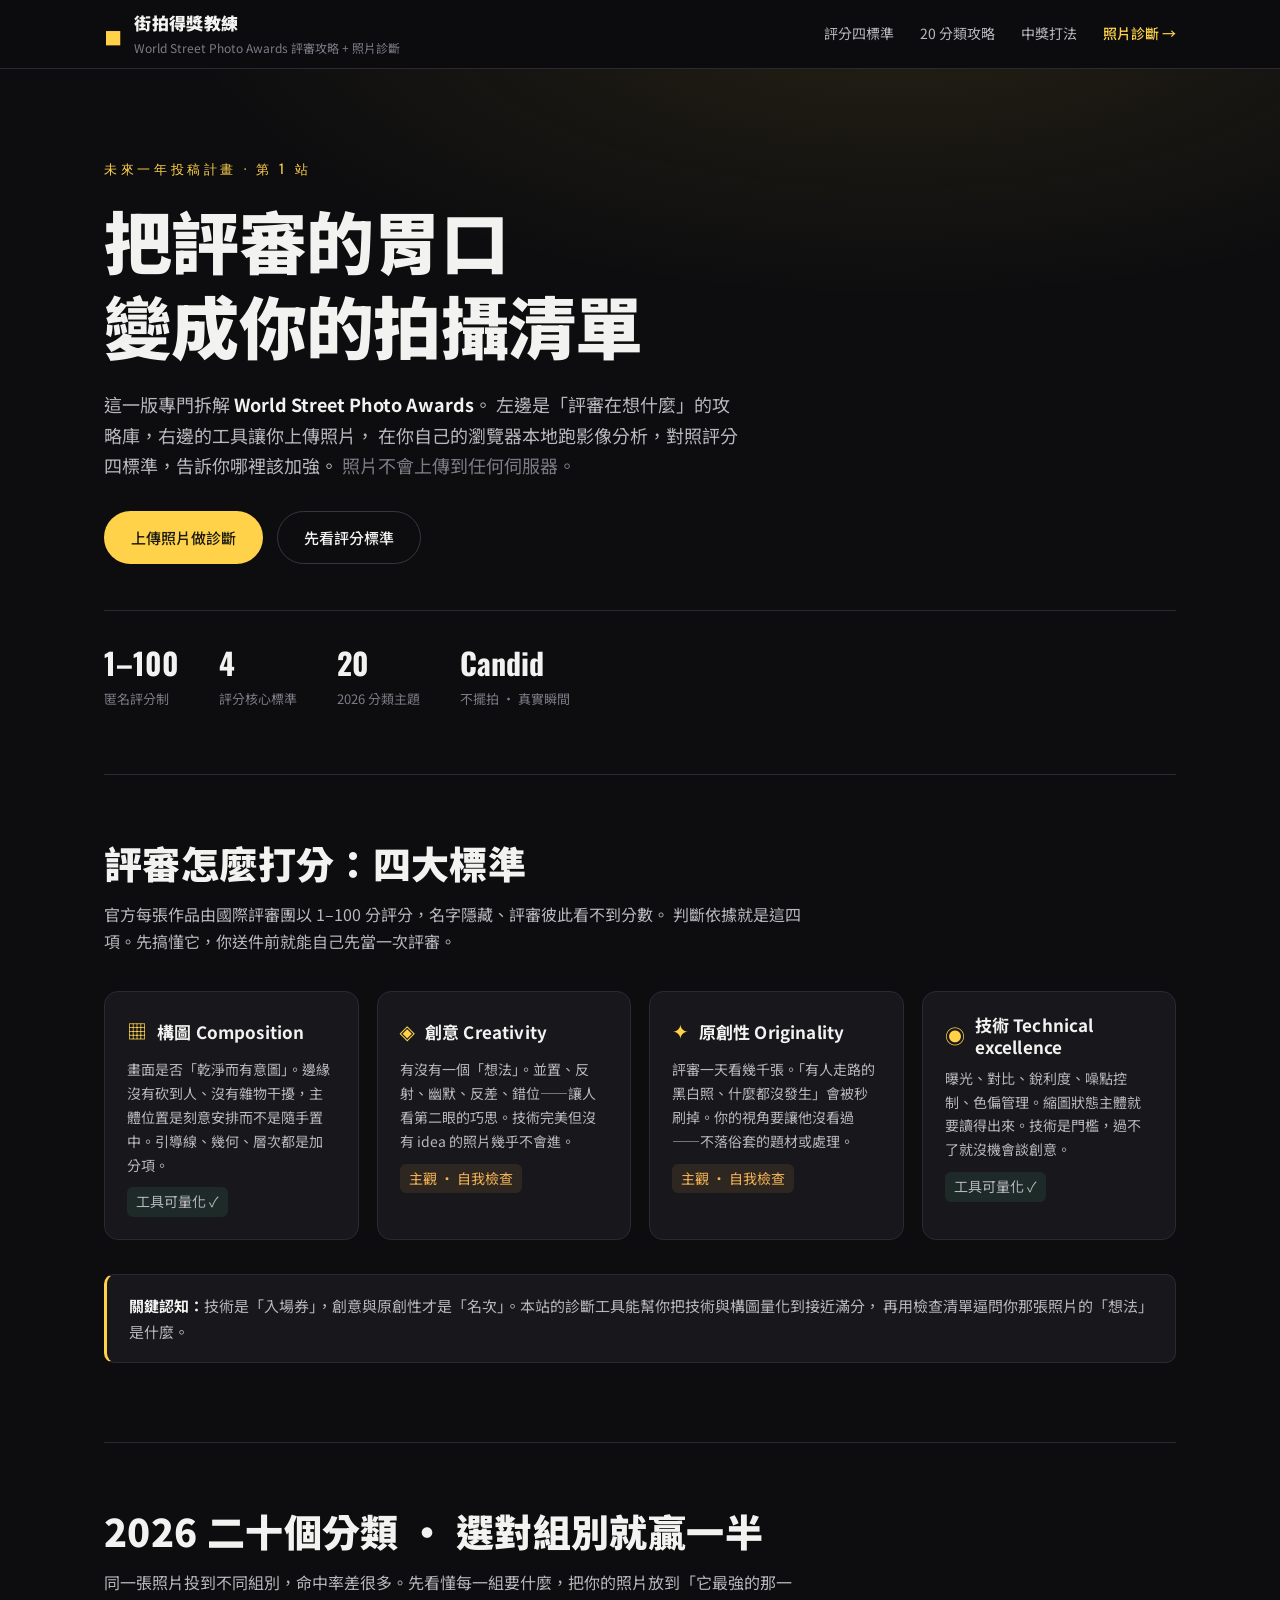
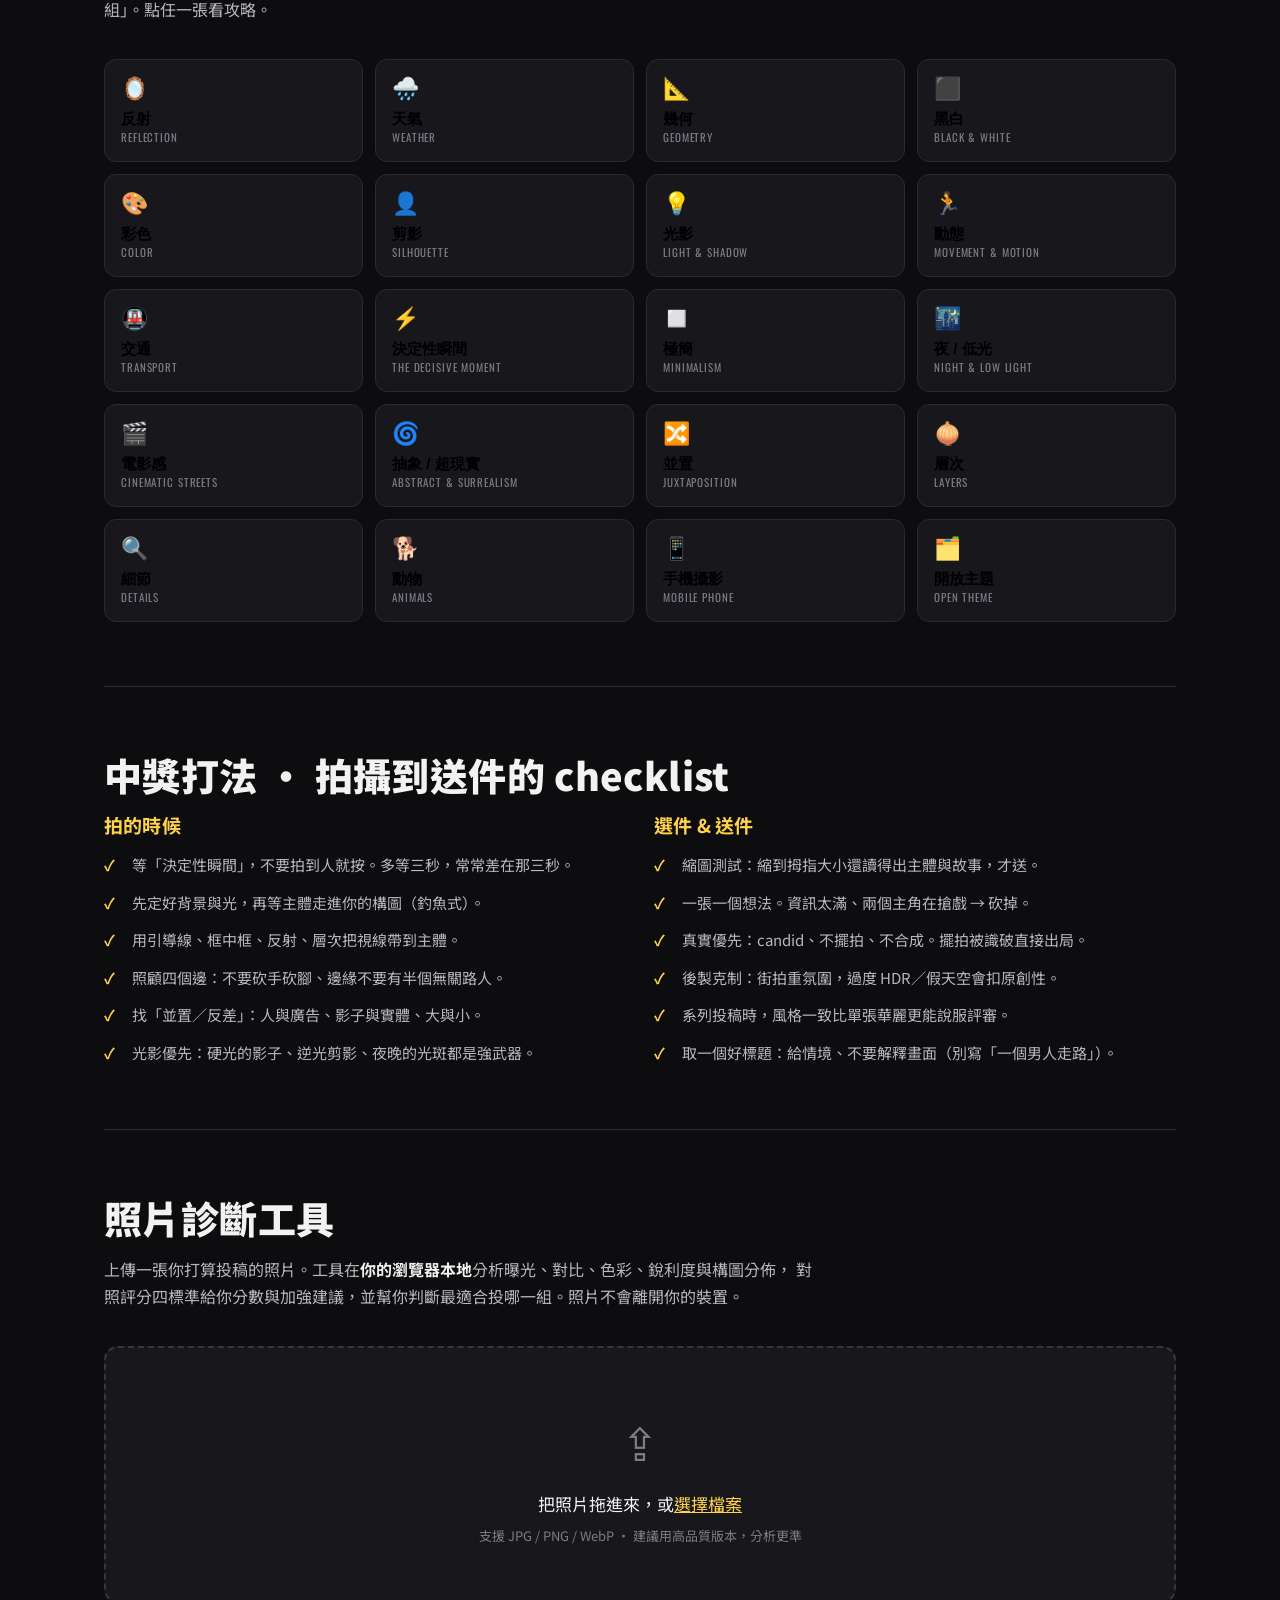
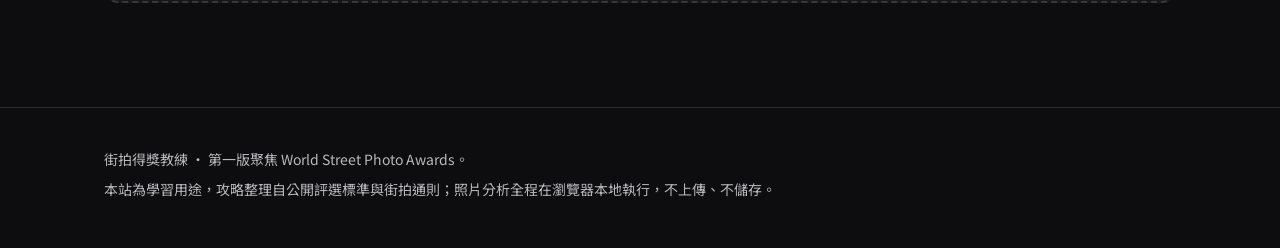
==== index.html @ 8487e026 "街拍得獎教練 v1：World Street Photo Awards 攻略 + 本地端照片診斷工具 Co-Authored-By: Claude Opus 4.8 <noreply@anthropi" ====
<!DOCTYPE html>
<html lang="zh-Hant">
<head>
<meta charset="UTF-8">
<meta name="viewport" content="width=device-width, initial-scale=1.0">
<title>街拍得獎教練 · World Street Photo Awards</title>
<meta name="description" content="分析 World Street Photo Awards 評審胃口，教你怎麼拍最容易入選，並上傳照片做本地端 AI 影像診斷。">
<link rel="preconnect" href="https://fonts.googleapis.com">
<link rel="preconnect" href="https://fonts.gstatic.com" crossorigin>
<link href="https://fonts.googleapis.com/css2?family=Noto+Sans+TC:wght@300;400;500;700;900&family=Oswald:wght@300;500;700&display=swap" rel="stylesheet">
<link rel="stylesheet" href="style.css">
</head>
<body>
<header class="site-header">
  <div class="wrap header-inner">
    <div class="brand">
      <span class="brand-mark">◼</span>
      <div>
        <div class="brand-title">街拍得獎教練</div>
        <div class="brand-sub">World Street Photo Awards 評審攻略 + 照片診斷</div>
      </div>
    </div>
    <nav class="top-nav">
      <a href="#criteria">評分四標準</a>
      <a href="#categories">20 分類攻略</a>
      <a href="#playbook">中獎打法</a>
      <a href="#review" class="nav-cta">照片診斷 →</a>
    </nav>
  </div>
</header>

<section class="hero">
  <div class="wrap">
    <p class="kicker">未來一年投稿計畫 · 第 1 站</p>
    <h1>把評審的胃口<br>變成你的拍攝清單</h1>
    <p class="hero-lead">
      這一版專門拆解 <strong>World Street Photo Awards</strong>。
      左邊是「評審在想什麼」的攻略庫，右邊的工具讓你上傳照片，
      在你自己的瀏覽器本地跑影像分析，對照評分四標準，告訴你哪裡該加強。
      <span class="muted">照片不會上傳到任何伺服器。</span>
    </p>
    <div class="hero-actions">
      <a href="#review" class="btn btn-primary">上傳照片做診斷</a>
      <a href="#criteria" class="btn btn-ghost">先看評分標準</a>
    </div>
    <div class="hero-facts">
      <div class="fact"><span class="fact-num">1–100</span><span class="fact-label">匿名評分制</span></div>
      <div class="fact"><span class="fact-num">4</span><span class="fact-label">評分核心標準</span></div>
      <div class="fact"><span class="fact-num">20</span><span class="fact-label">2026 分類主題</span></div>
      <div class="fact"><span class="fact-num">Candid</span><span class="fact-label">不擺拍 · 真實瞬間</span></div>
    </div>
  </div>
</section>

<main class="wrap">

<!-- ===================== 評分四標準 ===================== -->
<section id="criteria" class="block">
  <h2 class="section-title">評審怎麼打分：四大標準</h2>
  <p class="section-intro">
    官方每張作品由國際評審團以 1–100 分評分，名字隱藏、評審彼此看不到分數。
    判斷依據就是這四項。先搞懂它，你送件前就能自己先當一次評審。
  </p>
  <div class="criteria-grid">
    <article class="crit-card">
      <div class="crit-head"><span class="crit-ico">▦</span><h3>構圖 Composition</h3></div>
      <p>畫面是否「乾淨而有意圖」。邊緣沒有砍到人、沒有雜物干擾，主體位置是刻意安排而不是隨手置中。引導線、幾何、層次都是加分項。</p>
      <p class="crit-tag">工具可量化 ✓</p>
    </article>
    <article class="crit-card">
      <div class="crit-head"><span class="crit-ico">◈</span><h3>創意 Creativity</h3></div>
      <p>有沒有一個「想法」。並置、反射、幽默、反差、錯位——讓人看第二眼的巧思。技術完美但沒有 idea 的照片幾乎不會進。</p>
      <p class="crit-tag crit-subj">主觀 · 自我檢查</p>
    </article>
    <article class="crit-card">
      <div class="crit-head"><span class="crit-ico">✦</span><h3>原創性 Originality</h3></div>
      <p>評審一天看幾千張。「有人走路的黑白照、什麼都沒發生」會被秒刷掉。你的視角要讓他沒看過——不落俗套的題材或處理。</p>
      <p class="crit-tag crit-subj">主觀 · 自我檢查</p>
    </article>
    <article class="crit-card">
      <div class="crit-head"><span class="crit-ico">◉</span><h3>技術 Technical excellence</h3></div>
      <p>曝光、對比、銳利度、噪點控制、色偏管理。縮圖狀態主體就要讀得出來。技術是門檻，過不了就沒機會談創意。</p>
      <p class="crit-tag">工具可量化 ✓</p>
    </article>
  </div>
  <p class="callout">
    <strong>關鍵認知：</strong>技術是「入場券」，創意與原創性才是「名次」。本站的診斷工具能幫你把技術與構圖量化到接近滿分，
    再用檢查清單逼問你那張照片的「想法」是什麼。
  </p>
</section>

<!-- ===================== 20 分類攻略 ===================== -->
<section id="categories" class="block">
  <h2 class="section-title">2026 二十個分類 · 選對組別就贏一半</h2>
  <p class="section-intro">
    同一張照片投到不同組別，命中率差很多。先看懂每一組要什麼，把你的照片放到「它最強的那一組」。點任一張看攻略。
  </p>
  <div id="catGrid" class="cat-grid"><!-- JS 生成 --></div>
</section>

<!-- ===================== 中獎打法 ===================== -->
<section id="playbook" class="block">
  <h2 class="section-title">中獎打法 · 拍攝到送件的 checklist</h2>
  <div class="playbook">
    <div class="play-col">
      <h3>拍的時候</h3>
      <ul class="check">
        <li>等「決定性瞬間」，不要拍到人就按。多等三秒，常常差在那三秒。</li>
        <li>先定好背景與光，再等主體走進你的構圖（釣魚式）。</li>
        <li>用引導線、框中框、反射、層次把視線帶到主體。</li>
        <li>照顧四個邊：不要砍手砍腳、邊緣不要有半個無關路人。</li>
        <li>找「並置／反差」：人與廣告、影子與實體、大與小。</li>
        <li>光影優先：硬光的影子、逆光剪影、夜晚的光斑都是強武器。</li>
      </ul>
    </div>
    <div class="play-col">
      <h3>選件 & 送件</h3>
      <ul class="check">
        <li>縮圖測試：縮到拇指大小還讀得出主體與故事，才送。</li>
        <li>一張一個想法。資訊太滿、兩個主角在搶戲 → 砍掉。</li>
        <li>真實優先：candid、不擺拍、不合成。擺拍被識破直接出局。</li>
        <li>後製克制：街拍重氛圍，過度 HDR／假天空會扣原創性。</li>
        <li>系列投稿時，風格一致比單張華麗更能說服評審。</li>
        <li>取一個好標題：給情境、不要解釋畫面（別寫「一個男人走路」）。</li>
      </ul>
    </div>
  </div>
</section>

<!-- ===================== 照片診斷 ===================== -->
<section id="review" class="block">
  <h2 class="section-title">照片診斷工具</h2>
  <p class="section-intro">
    上傳一張你打算投稿的照片。工具在<strong>你的瀏覽器本地</strong>分析曝光、對比、色彩、銳利度與構圖分佈，
    對照評分四標準給你分數與加強建議，並幫你判斷最適合投哪一組。照片不會離開你的裝置。
  </p>

  <div id="dropZone" class="drop-zone">
    <input type="file" id="fileInput" accept="image/*" hidden>
    <div class="drop-inner">
      <div class="drop-ico">⇪</div>
      <p class="drop-main">把照片拖進來，或<button type="button" id="browseBtn" class="link-btn">選擇檔案</button></p>
      <p class="drop-sub">支援 JPG / PNG / WebP · 建議用高品質版本，分析更準</p>
    </div>
  </div>

  <div id="reviewResult" class="review-result" hidden>
    <div class="result-top">
      <div class="result-img-col">
        <div class="img-stage">
          <canvas id="previewCanvas"></canvas>
          <div id="thirdsOverlay" class="thirds-overlay"></div>
        </div>
        <div class="overlay-toggles">
          <label><input type="checkbox" id="toggleThirds" checked> 三分線</label>
          <label><input type="checkbox" id="toggleSaliency"> 視覺重心</label>
          <button type="button" id="resetBtn" class="link-btn">換一張</button>
        </div>
      </div>
      <div class="result-score-col">
        <div class="overall">
          <div class="overall-ring" id="overallRing">
            <span id="overallScore">–</span>
            <small>整體技術分</small>
          </div>
          <p id="overallVerdict" class="overall-verdict"></p>
        </div>
        <div id="bestCategory" class="best-cat"></div>
      </div>
    </div>

    <div class="metrics" id="metrics"><!-- JS 生成 --></div>

    <div class="advice-split">
      <div class="advice-box advice-do">
        <h3>✓ 這張的強項</h3>
        <ul id="strengthsList"></ul>
      </div>
      <div class="advice-box advice-fix">
        <h3>△ 建議加強</h3>
        <ul id="improveList"></ul>
      </div>
    </div>

    <div class="subjective-check">
      <h3>評審還會看這些（工具算不出，自己誠實打勾）</h3>
      <div id="subjCheck" class="subj-grid"></div>
    </div>

    <p class="disclaimer">
      ※ 分數是用影像的客觀指標（曝光、對比、色彩、銳利度、細節分佈）換算，代表「技術與構圖的完成度」。
      創意與原創性無法被演算法打分——那是你的眼睛和想法，工具只負責把技術地基幫你顧好。
    </p>
  </div>
</section>

</main>

<footer class="site-footer">
  <div class="wrap">
    <p>街拍得獎教練 · 第一版聚焦 World Street Photo Awards。</p>
    <p class="muted">本站為學習用途，攻略整理自公開評選標準與街拍通則；照片分析全程在瀏覽器本地執行，不上傳、不儲存。</p>
  </div>
</footer>

<script src="app.js"></script>
</body>
</html>
---- style.css ----
:root{
  --bg:#0d0d0f; --bg-2:#141418; --panel:#17171c; --panel-2:#1d1d24;
  --line:#2a2a33; --line-2:#36363f;
  --ink:#f2f2f0; --ink-2:#b7b7bd; --ink-3:#7c7c86;
  --accent:#ffd24a; --accent-ink:#1a1a10;
  --good:#5bd08a; --warn:#f5b454; --bad:#ef6b6b;
  --radius:14px;
  --mono:'Oswald',sans-serif;
  font-family:'Noto Sans TC',system-ui,sans-serif;
}
*{box-sizing:border-box}
html{scroll-behavior:smooth}
body{margin:0;background:var(--bg);color:var(--ink);line-height:1.7;
  -webkit-font-smoothing:antialiased;font-weight:400}
.wrap{max-width:1120px;margin:0 auto;padding:0 24px}
h1,h2,h3{line-height:1.25;font-weight:700;letter-spacing:.01em}
a{color:inherit;text-decoration:none}
strong{color:var(--ink);font-weight:700}
.muted{color:var(--ink-3)}

/* header */
.site-header{position:sticky;top:0;z-index:50;background:rgba(13,13,15,.82);
  backdrop-filter:blur(12px);border-bottom:1px solid var(--line)}
.header-inner{display:flex;align-items:center;justify-content:space-between;height:68px}
.brand{display:flex;align-items:center;gap:12px}
.brand-mark{color:var(--accent);font-size:22px;line-height:1}
.brand-title{font-weight:900;font-size:17px;letter-spacing:.02em}
.brand-sub{font-size:12px;color:var(--ink-3)}
.top-nav{display:flex;gap:26px;align-items:center;font-size:14px}
.top-nav a{color:var(--ink-2);transition:color .15s}
.top-nav a:hover{color:var(--ink)}
.nav-cta{color:var(--accent)!important;font-weight:500}

/* hero */
.hero{padding:88px 0 64px;position:relative;overflow:hidden;
  background:radial-gradient(1200px 500px at 70% -10%,rgba(255,210,74,.10),transparent 60%),var(--bg)}
.kicker{font-family:var(--mono);letter-spacing:.28em;text-transform:uppercase;
  font-size:13px;color:var(--accent);margin:0 0 18px}
.hero h1{font-size:clamp(38px,6vw,68px);margin:0 0 22px;font-weight:900;letter-spacing:-.01em}
.hero-lead{font-size:18px;color:var(--ink-2);max-width:640px;margin:0 0 30px}
.hero-actions{display:flex;gap:14px;flex-wrap:wrap;margin-bottom:46px}
.btn{display:inline-flex;align-items:center;padding:13px 26px;border-radius:999px;
  font-weight:500;font-size:15px;border:1px solid transparent;cursor:pointer;transition:.18s}
.btn-primary{background:var(--accent);color:var(--accent-ink)}
.btn-primary:hover{transform:translateY(-2px);box-shadow:0 10px 30px rgba(255,210,74,.25)}
.btn-ghost{border-color:var(--line-2);color:var(--ink)}
.btn-ghost:hover{border-color:var(--ink-3);background:var(--panel)}
.hero-facts{display:flex;gap:40px;flex-wrap:wrap;border-top:1px solid var(--line);padding-top:26px}
.fact{display:flex;flex-direction:column}
.fact-num{font-family:var(--mono);font-size:30px;font-weight:700;color:var(--ink)}
.fact-label{font-size:13px;color:var(--ink-3)}

/* blocks */
.block{padding:64px 0;border-top:1px solid var(--line)}
.section-title{font-size:clamp(26px,3.5vw,38px);margin:0 0 14px;font-weight:900}
.section-intro{color:var(--ink-2);max-width:720px;margin:0 0 36px;font-size:16px}
.callout{margin-top:34px;background:var(--panel);border:1px solid var(--line);
  border-left:3px solid var(--accent);padding:18px 22px;border-radius:10px;color:var(--ink-2);font-size:15px}

/* criteria */
.criteria-grid{display:grid;grid-template-columns:repeat(4,1fr);gap:18px}
.crit-card{background:var(--panel);border:1px solid var(--line);border-radius:var(--radius);padding:22px}
.crit-head{display:flex;align-items:center;gap:10px;margin-bottom:10px}
.crit-ico{color:var(--accent);font-size:20px}
.crit-card h3{font-size:17px;margin:0}
.crit-card p{font-size:14px;color:var(--ink-2);margin:0 0 10px}
.crit-tag{display:inline-block;font-size:12px;color:var(--good);
  background:rgba(91,208,138,.1);border-radius:6px;padding:3px 9px;margin:0!important}
.crit-tag.crit-subj{color:var(--warn);background:rgba(245,180,84,.1)}

/* categories */
.cat-grid{display:grid;grid-template-columns:repeat(4,1fr);gap:12px}
.cat-chip{background:var(--panel);border:1px solid var(--line);border-radius:12px;
  padding:16px;cursor:pointer;transition:.16s;text-align:left}
.cat-chip:hover{border-color:var(--accent);transform:translateY(-3px);background:var(--panel-2)}
.cat-chip .c-ico{font-size:22px;display:block;margin-bottom:8px}
.cat-chip .c-name{font-weight:700;font-size:15px;display:block}
.cat-chip .c-en{font-size:11px;color:var(--ink-3);font-family:var(--mono);letter-spacing:.08em;text-transform:uppercase}
.cat-chip .c-tip{font-size:13px;color:var(--ink-2);margin-top:10px;display:none}
.cat-chip.open{grid-column:span 2;border-color:var(--accent)}
.cat-chip.open .c-tip{display:block}

/* playbook */
.playbook{display:grid;grid-template-columns:1fr 1fr;gap:28px}
.play-col h3{font-size:19px;margin:0 0 16px;color:var(--accent)}
.check{list-style:none;padding:0;margin:0;display:flex;flex-direction:column;gap:12px}
.check li{position:relative;padding-left:28px;color:var(--ink-2);font-size:15px}
.check li::before{content:"✓";position:absolute;left:0;top:0;color:var(--accent);font-weight:700}

/* review */
.drop-zone{border:2px dashed var(--line-2);border-radius:var(--radius);
  padding:54px 24px;text-align:center;background:var(--panel);transition:.18s;cursor:pointer}
.drop-zone.drag{border-color:var(--accent);background:var(--panel-2)}
.drop-ico{font-size:46px;color:var(--ink-3);margin-bottom:10px}
.drop-main{font-size:17px;margin:0 0 6px}
.drop-sub{font-size:13px;color:var(--ink-3);margin:0}
.link-btn{background:none;border:none;color:var(--accent);cursor:pointer;
  font:inherit;font-size:inherit;text-decoration:underline;padding:0}

.review-result{margin-top:8px}
.result-top{display:grid;grid-template-columns:1.3fr 1fr;gap:28px;margin-bottom:28px}
.img-stage{position:relative;border-radius:12px;overflow:hidden;background:#000;line-height:0}
#previewCanvas{width:100%;height:auto;display:block}
.thirds-overlay{position:absolute;inset:0;pointer-events:none}
.thirds-overlay .line{position:absolute;background:rgba(255,255,255,.55);box-shadow:0 0 2px rgba(0,0,0,.6)}
.thirds-overlay .v{width:1px;top:0;bottom:0}
.thirds-overlay .h{height:1px;left:0;right:0}
.thirds-overlay .poi{position:absolute;width:10px;height:10px;margin:-5px;border-radius:50%;
  border:2px solid var(--accent);background:rgba(255,210,74,.25)}
.sal-dot{position:absolute;width:26px;height:26px;margin:-13px;border-radius:50%;
  border:2px solid #4ad7ff;background:rgba(74,215,255,.18);box-shadow:0 0 12px rgba(74,215,255,.5)}
.overlay-toggles{display:flex;gap:18px;align-items:center;margin-top:12px;font-size:13px;color:var(--ink-2);flex-wrap:wrap}
.overlay-toggles label{display:flex;align-items:center;gap:6px;cursor:pointer}

.overall{display:flex;gap:20px;align-items:center;margin-bottom:20px}
.overall-ring{width:124px;height:124px;border-radius:50%;flex:none;
  display:flex;flex-direction:column;align-items:center;justify-content:center;
  background:conic-gradient(var(--accent) 0deg,var(--line) 0deg);position:relative}
.overall-ring::after{content:"";position:absolute;inset:8px;border-radius:50%;background:var(--bg-2)}
.overall-ring span,.overall-ring small{position:relative;z-index:1}
.overall-ring span{font-family:var(--mono);font-size:40px;font-weight:700}
.overall-ring small{font-size:11px;color:var(--ink-3)}
.overall-verdict{font-size:15px;color:var(--ink-2);margin:0}
.best-cat{background:var(--panel);border:1px solid var(--line);border-radius:12px;padding:16px 18px;font-size:14px}
.best-cat b{color:var(--accent)}

.metrics{display:grid;grid-template-columns:repeat(3,1fr);gap:14px;margin-bottom:28px}
.metric{background:var(--panel);border:1px solid var(--line);border-radius:12px;padding:16px}
.metric-head{display:flex;justify-content:space-between;align-items:baseline;margin-bottom:8px}
.metric-name{font-weight:700;font-size:14px}
.metric-val{font-family:var(--mono);font-size:15px;font-weight:500}
.metric-bar{height:7px;border-radius:4px;background:var(--line);overflow:hidden;margin-bottom:8px}
.metric-bar i{display:block;height:100%;border-radius:4px}
.metric-note{font-size:12.5px;color:var(--ink-3);margin:0}
.s-good{color:var(--good)} .s-warn{color:var(--warn)} .s-bad{color:var(--bad)}
.bar-good{background:var(--good)} .bar-warn{background:var(--warn)} .bar-bad{background:var(--bad)}

.advice-split{display:grid;grid-template-columns:1fr 1fr;gap:18px;margin-bottom:28px}
.advice-box{border:1px solid var(--line);border-radius:12px;padding:20px 22px}
.advice-do{background:rgba(91,208,138,.05);border-color:rgba(91,208,138,.25)}
.advice-fix{background:rgba(245,180,84,.05);border-color:rgba(245,180,84,.25)}
.advice-box h3{font-size:16px;margin:0 0 14px}
.advice-box ul{margin:0;padding-left:20px;display:flex;flex-direction:column;gap:9px}
.advice-box li{font-size:14px;color:var(--ink-2)}
.advice-box li.empty{color:var(--ink-3);list-style:none;margin-left:-20px}

.subjective-check{background:var(--panel);border:1px solid var(--line);border-radius:12px;padding:22px;margin-bottom:22px}
.subjective-check h3{font-size:16px;margin:0 0 16px}
.subj-grid{display:grid;grid-template-columns:1fr 1fr;gap:12px}
.subj-item{display:flex;gap:10px;align-items:flex-start;font-size:14px;color:var(--ink-2);cursor:pointer}
.subj-item input{margin-top:5px;accent-color:var(--accent);flex:none}
.disclaimer{font-size:13px;color:var(--ink-3);border-top:1px solid var(--line);padding-top:16px}

/* footer */
.site-footer{border-top:1px solid var(--line);padding:40px 0;margin-top:40px}
.site-footer p{margin:0 0 6px;font-size:14px;color:var(--ink-2)}

@media(max-width:860px){
  .top-nav{display:none}
  .criteria-grid{grid-template-columns:1fr 1fr}
  .cat-grid{grid-template-columns:1fr 1fr}
  .cat-chip.open{grid-column:span 2}
  .playbook,.result-top,.advice-split,.subj-grid,.metrics{grid-template-columns:1fr}
  .metrics{grid-template-columns:1fr 1fr}
}
@media(max-width:520px){
  .criteria-grid,.cat-grid,.metrics{grid-template-columns:1fr}
  .hero-facts{gap:24px}
}
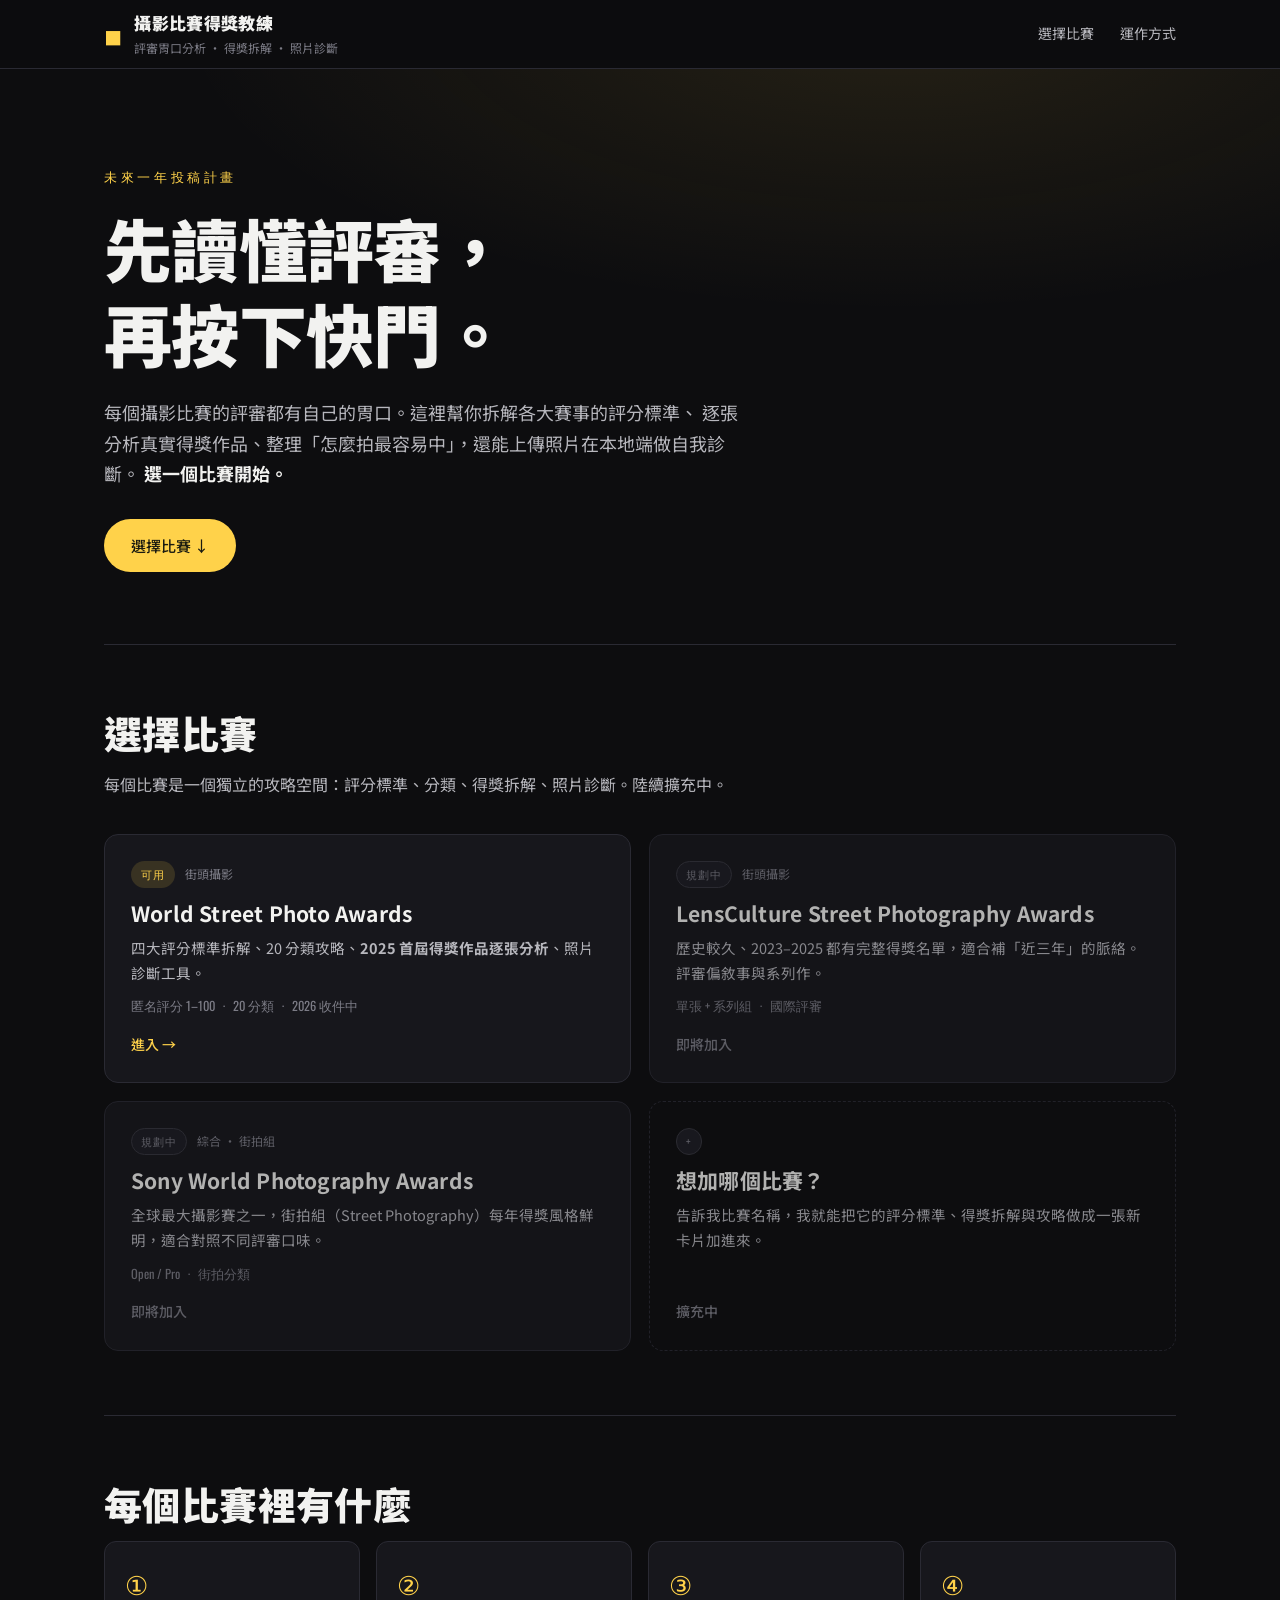
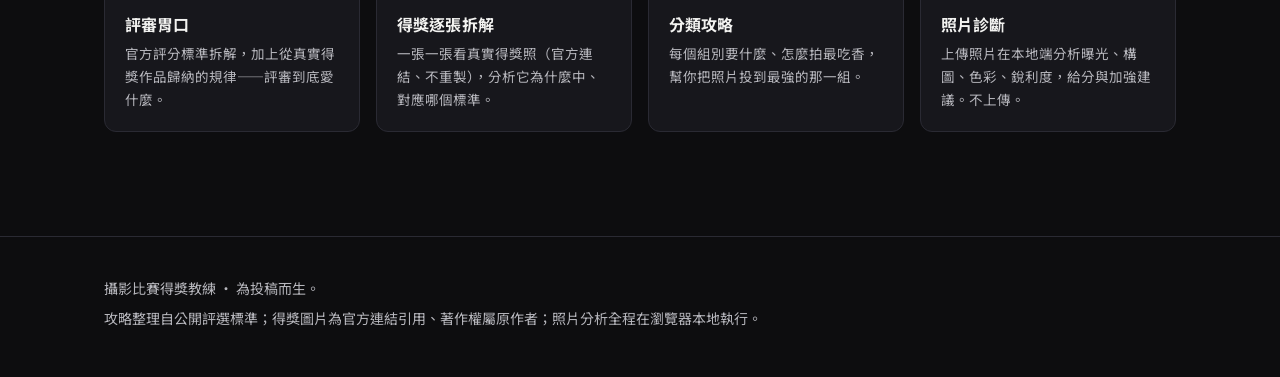
==== commit d86a85c9: "改為比賽選單架構，新增 WSPA 2025 得獎作品逐張拆解 - 首頁改為比賽選單（WSPA 可用，LensCulture/Sony 規劃中） - 新增 wspa.html：WSPA 專頁 + 202" ====
--- a/index.html
+++ b/index.html
@@ -3,8 +3,8 @@
 <head>
 <meta charset="UTF-8">
 <meta name="viewport" content="width=device-width, initial-scale=1.0">
-<title>街拍得獎教練 · World Street Photo Awards</title>
-<meta name="description" content="分析 World Street Photo Awards 評審胃口，教你怎麼拍最容易入選，並上傳照片做本地端 AI 影像診斷。">
+<title>攝影比賽得獎教練 · 選擇比賽</title>
+<meta name="description" content="分析各攝影比賽評審胃口、逐張拆解得獎作品，並提供照片本地端診斷。選擇一個比賽開始。">
 <link rel="preconnect" href="https://fonts.googleapis.com">
 <link rel="preconnect" href="https://fonts.gstatic.com" crossorigin>
 <link href="https://fonts.googleapis.com/css2?family=Noto+Sans+TC:wght@300;400;500;700;900&family=Oswald:wght@300;500;700&display=swap" rel="stylesheet">
@@ -13,184 +13,91 @@
 <body>
 <header class="site-header">
   <div class="wrap header-inner">
-    <div class="brand">
+    <a class="brand" href="index.html">
       <span class="brand-mark">◼</span>
       <div>
-        <div class="brand-title">街拍得獎教練</div>
-        <div class="brand-sub">World Street Photo Awards 評審攻略 + 照片診斷</div>
+        <div class="brand-title">攝影比賽得獎教練</div>
+        <div class="brand-sub">評審胃口分析 · 得獎拆解 · 照片診斷</div>
       </div>
-    </div>
+    </a>
     <nav class="top-nav">
-      <a href="#criteria">評分四標準</a>
-      <a href="#categories">20 分類攻略</a>
-      <a href="#playbook">中獎打法</a>
-      <a href="#review" class="nav-cta">照片診斷 →</a>
+      <a href="#contests">選擇比賽</a>
+      <a href="#how">運作方式</a>
     </nav>
   </div>
 </header>
 
-<section class="hero">
+<section class="hero hero-landing">
   <div class="wrap">
-    <p class="kicker">未來一年投稿計畫 · 第 1 站</p>
-    <h1>把評審的胃口<br>變成你的拍攝清單</h1>
+    <p class="kicker">未來一年投稿計畫</p>
+    <h1>先讀懂評審，<br>再按下快門。</h1>
     <p class="hero-lead">
-      這一版專門拆解 <strong>World Street Photo Awards</strong>。
-      左邊是「評審在想什麼」的攻略庫，右邊的工具讓你上傳照片，
-      在你自己的瀏覽器本地跑影像分析，對照評分四標準，告訴你哪裡該加強。
-      <span class="muted">照片不會上傳到任何伺服器。</span>
+      每個攝影比賽的評審都有自己的胃口。這裡幫你拆解各大賽事的評分標準、
+      逐張分析真實得獎作品、整理「怎麼拍最容易中」，還能上傳照片在本地端做自我診斷。
+      <strong>選一個比賽開始。</strong>
     </p>
-    <div class="hero-actions">
-      <a href="#review" class="btn btn-primary">上傳照片做診斷</a>
-      <a href="#criteria" class="btn btn-ghost">先看評分標準</a>
-    </div>
-    <div class="hero-facts">
-      <div class="fact"><span class="fact-num">1–100</span><span class="fact-label">匿名評分制</span></div>
-      <div class="fact"><span class="fact-num">4</span><span class="fact-label">評分核心標準</span></div>
-      <div class="fact"><span class="fact-num">20</span><span class="fact-label">2026 分類主題</span></div>
-      <div class="fact"><span class="fact-num">Candid</span><span class="fact-label">不擺拍 · 真實瞬間</span></div>
-    </div>
+    <a href="#contests" class="btn btn-primary">選擇比賽 ↓</a>
   </div>
 </section>
 
 <main class="wrap">
 
-<!-- ===================== 評分四標準 ===================== -->
-<section id="criteria" class="block">
-  <h2 class="section-title">評審怎麼打分：四大標準</h2>
-  <p class="section-intro">
-    官方每張作品由國際評審團以 1–100 分評分，名字隱藏、評審彼此看不到分數。
-    判斷依據就是這四項。先搞懂它，你送件前就能自己先當一次評審。
-  </p>
-  <div class="criteria-grid">
-    <article class="crit-card">
-      <div class="crit-head"><span class="crit-ico">▦</span><h3>構圖 Composition</h3></div>
-      <p>畫面是否「乾淨而有意圖」。邊緣沒有砍到人、沒有雜物干擾，主體位置是刻意安排而不是隨手置中。引導線、幾何、層次都是加分項。</p>
-      <p class="crit-tag">工具可量化 ✓</p>
-    </article>
-    <article class="crit-card">
-      <div class="crit-head"><span class="crit-ico">◈</span><h3>創意 Creativity</h3></div>
-      <p>有沒有一個「想法」。並置、反射、幽默、反差、錯位——讓人看第二眼的巧思。技術完美但沒有 idea 的照片幾乎不會進。</p>
-      <p class="crit-tag crit-subj">主觀 · 自我檢查</p>
-    </article>
-    <article class="crit-card">
-      <div class="crit-head"><span class="crit-ico">✦</span><h3>原創性 Originality</h3></div>
-      <p>評審一天看幾千張。「有人走路的黑白照、什麼都沒發生」會被秒刷掉。你的視角要讓他沒看過——不落俗套的題材或處理。</p>
-      <p class="crit-tag crit-subj">主觀 · 自我檢查</p>
-    </article>
-    <article class="crit-card">
-      <div class="crit-head"><span class="crit-ico">◉</span><h3>技術 Technical excellence</h3></div>
-      <p>曝光、對比、銳利度、噪點控制、色偏管理。縮圖狀態主體就要讀得出來。技術是門檻，過不了就沒機會談創意。</p>
-      <p class="crit-tag">工具可量化 ✓</p>
-    </article>
-  </div>
-  <p class="callout">
-    <strong>關鍵認知：</strong>技術是「入場券」，創意與原創性才是「名次」。本站的診斷工具能幫你把技術與構圖量化到接近滿分，
-    再用檢查清單逼問你那張照片的「想法」是什麼。
-  </p>
-</section>
+<section id="contests" class="block">
+  <h2 class="section-title">選擇比賽</h2>
+  <p class="section-intro">每個比賽是一個獨立的攻略空間：評分標準、分類、得獎拆解、照片診斷。陸續擴充中。</p>
 
-<!-- ===================== 20 分類攻略 ===================== -->
-<section id="categories" class="block">
-  <h2 class="section-title">2026 二十個分類 · 選對組別就贏一半</h2>
-  <p class="section-intro">
-    同一張照片投到不同組別，命中率差很多。先看懂每一組要什麼，把你的照片放到「它最強的那一組」。點任一張看攻略。
-  </p>
-  <div id="catGrid" class="cat-grid"><!-- JS 生成 --></div>
-</section>
+  <div class="contest-grid">
+    <a class="contest-card active" href="wspa.html">
+      <div class="cc-top">
+        <span class="cc-badge cc-live">可用</span>
+        <span class="cc-cat">街頭攝影</span>
+      </div>
+      <h3>World Street Photo Awards</h3>
+      <p>四大評分標準拆解、20 分類攻略、<b>2025 首屆得獎作品逐張分析</b>、照片診斷工具。</p>
+      <div class="cc-meta">
+        <span>匿名評分 1–100</span><span>·</span><span>20 分類</span><span>·</span><span>2026 收件中</span>
+      </div>
+      <span class="cc-enter">進入 →</span>
+    </a>
 
-<!-- ===================== 中獎打法 ===================== -->
-<section id="playbook" class="block">
-  <h2 class="section-title">中獎打法 · 拍攝到送件的 checklist</h2>
-  <div class="playbook">
-    <div class="play-col">
-      <h3>拍的時候</h3>
-      <ul class="check">
-        <li>等「決定性瞬間」，不要拍到人就按。多等三秒，常常差在那三秒。</li>
-        <li>先定好背景與光，再等主體走進你的構圖（釣魚式）。</li>
-        <li>用引導線、框中框、反射、層次把視線帶到主體。</li>
-        <li>照顧四個邊：不要砍手砍腳、邊緣不要有半個無關路人。</li>
-        <li>找「並置／反差」：人與廣告、影子與實體、大與小。</li>
-        <li>光影優先：硬光的影子、逆光剪影、夜晚的光斑都是強武器。</li>
-      </ul>
+    <div class="contest-card soon">
+      <div class="cc-top">
+        <span class="cc-badge">規劃中</span>
+        <span class="cc-cat">街頭攝影</span>
+      </div>
+      <h3>LensCulture Street Photography Awards</h3>
+      <p>歷史較久、2023–2025 都有完整得獎名單，適合補「近三年」的脈絡。評審偏敘事與系列作。</p>
+      <div class="cc-meta"><span>單張 + 系列組</span><span>·</span><span>國際評審</span></div>
+      <span class="cc-enter muted">即將加入</span>
     </div>
-    <div class="play-col">
-      <h3>選件 & 送件</h3>
-      <ul class="check">
-        <li>縮圖測試：縮到拇指大小還讀得出主體與故事，才送。</li>
-        <li>一張一個想法。資訊太滿、兩個主角在搶戲 → 砍掉。</li>
-        <li>真實優先：candid、不擺拍、不合成。擺拍被識破直接出局。</li>
-        <li>後製克制：街拍重氛圍，過度 HDR／假天空會扣原創性。</li>
-        <li>系列投稿時，風格一致比單張華麗更能說服評審。</li>
-        <li>取一個好標題：給情境、不要解釋畫面（別寫「一個男人走路」）。</li>
-      </ul>
+
+    <div class="contest-card soon">
+      <div class="cc-top">
+        <span class="cc-badge">規劃中</span>
+        <span class="cc-cat">綜合 · 街拍組</span>
+      </div>
+      <h3>Sony World Photography Awards</h3>
+      <p>全球最大攝影賽之一，街拍組（Street Photography）每年得獎風格鮮明，適合對照不同評審口味。</p>
+      <div class="cc-meta"><span>Open / Pro</span><span>·</span><span>街拍分類</span></div>
+      <span class="cc-enter muted">即將加入</span>
+    </div>
+
+    <div class="contest-card soon ghost">
+      <div class="cc-top"><span class="cc-badge">+</span></div>
+      <h3>想加哪個比賽？</h3>
+      <p>告訴我比賽名稱，我就能把它的評分標準、得獎拆解與攻略做成一張新卡片加進來。</p>
+      <span class="cc-enter muted">擴充中</span>
     </div>
   </div>
 </section>
 
-<!-- ===================== 照片診斷 ===================== -->
-<section id="review" class="block">
-  <h2 class="section-title">照片診斷工具</h2>
-  <p class="section-intro">
-    上傳一張你打算投稿的照片。工具在<strong>你的瀏覽器本地</strong>分析曝光、對比、色彩、銳利度與構圖分佈，
-    對照評分四標準給你分數與加強建議，並幫你判斷最適合投哪一組。照片不會離開你的裝置。
-  </p>
-
-  <div id="dropZone" class="drop-zone">
-    <input type="file" id="fileInput" accept="image/*" hidden>
-    <div class="drop-inner">
-      <div class="drop-ico">⇪</div>
-      <p class="drop-main">把照片拖進來，或<button type="button" id="browseBtn" class="link-btn">選擇檔案</button></p>
-      <p class="drop-sub">支援 JPG / PNG / WebP · 建議用高品質版本，分析更準</p>
-    </div>
-  </div>
-
-  <div id="reviewResult" class="review-result" hidden>
-    <div class="result-top">
-      <div class="result-img-col">
-        <div class="img-stage">
-          <canvas id="previewCanvas"></canvas>
-          <div id="thirdsOverlay" class="thirds-overlay"></div>
-        </div>
-        <div class="overlay-toggles">
-          <label><input type="checkbox" id="toggleThirds" checked> 三分線</label>
-          <label><input type="checkbox" id="toggleSaliency"> 視覺重心</label>
-          <button type="button" id="resetBtn" class="link-btn">換一張</button>
-        </div>
-      </div>
-      <div class="result-score-col">
-        <div class="overall">
-          <div class="overall-ring" id="overallRing">
-            <span id="overallScore">–</span>
-            <small>整體技術分</small>
-          </div>
-          <p id="overallVerdict" class="overall-verdict"></p>
-        </div>
-        <div id="bestCategory" class="best-cat"></div>
-      </div>
-    </div>
-
-    <div class="metrics" id="metrics"><!-- JS 生成 --></div>
-
-    <div class="advice-split">
-      <div class="advice-box advice-do">
-        <h3>✓ 這張的強項</h3>
-        <ul id="strengthsList"></ul>
-      </div>
-      <div class="advice-box advice-fix">
-        <h3>△ 建議加強</h3>
-        <ul id="improveList"></ul>
-      </div>
-    </div>
-
-    <div class="subjective-check">
-      <h3>評審還會看這些（工具算不出，自己誠實打勾）</h3>
-      <div id="subjCheck" class="subj-grid"></div>
-    </div>
-
-    <p class="disclaimer">
-      ※ 分數是用影像的客觀指標（曝光、對比、色彩、銳利度、細節分佈）換算，代表「技術與構圖的完成度」。
-      創意與原創性無法被演算法打分——那是你的眼睛和想法，工具只負責把技術地基幫你顧好。
-    </p>
+<section id="how" class="block">
+  <h2 class="section-title">每個比賽裡有什麼</h2>
+  <div class="how-grid">
+    <div class="how-item"><span class="how-ico">①</span><h3>評審胃口</h3><p>官方評分標準拆解，加上從真實得獎作品歸納的規律——評審到底愛什麼。</p></div>
+    <div class="how-item"><span class="how-ico">②</span><h3>得獎逐張拆解</h3><p>一張一張看真實得獎照（官方連結、不重製），分析它為什麼中、對應哪個標準。</p></div>
+    <div class="how-item"><span class="how-ico">③</span><h3>分類攻略</h3><p>每個組別要什麼、怎麼拍最吃香，幫你把照片投到最強的那一組。</p></div>
+    <div class="how-item"><span class="how-ico">④</span><h3>照片診斷</h3><p>上傳照片在本地端分析曝光、構圖、色彩、銳利度，給分與加強建議。不上傳。</p></div>
   </div>
 </section>
 
@@ -198,11 +105,9 @@
 
 <footer class="site-footer">
   <div class="wrap">
-    <p>街拍得獎教練 · 第一版聚焦 World Street Photo Awards。</p>
-    <p class="muted">本站為學習用途，攻略整理自公開評選標準與街拍通則；照片分析全程在瀏覽器本地執行，不上傳、不儲存。</p>
+    <p>攝影比賽得獎教練 · 為投稿而生。</p>
+    <p class="muted">攻略整理自公開評選標準；得獎圖片為官方連結引用、著作權屬原作者；照片分析全程在瀏覽器本地執行。</p>
   </div>
 </footer>
-
-<script src="app.js"></script>
 </body>
 </html>
--- a/style.css
+++ b/style.css
@@ -151,12 +151,69 @@
 .subj-item input{margin-top:5px;accent-color:var(--accent);flex:none}
 .disclaimer{font-size:13px;color:var(--ink-3);border-top:1px solid var(--line);padding-top:16px}
 
+/* landing picker */
+.hero-landing{padding:96px 0 72px}
+.contest-grid{display:grid;grid-template-columns:repeat(2,1fr);gap:18px}
+.contest-card{background:var(--panel);border:1px solid var(--line);border-radius:var(--radius);
+  padding:26px;display:flex;flex-direction:column;gap:10px;position:relative;transition:.18s}
+a.contest-card.active:hover{border-color:var(--accent);transform:translateY(-4px);
+  box-shadow:0 14px 40px rgba(0,0,0,.4)}
+.contest-card.soon{opacity:.72}
+.contest-card.ghost{border-style:dashed;background:transparent}
+.cc-top{display:flex;align-items:center;gap:10px;margin-bottom:2px}
+.cc-badge{font-size:11px;font-family:var(--mono);letter-spacing:.1em;text-transform:uppercase;
+  padding:3px 9px;border-radius:999px;background:var(--panel-2);color:var(--ink-3);border:1px solid var(--line-2)}
+.cc-badge.cc-live{background:rgba(255,210,74,.14);color:var(--accent);border-color:transparent}
+.cc-cat{font-size:12px;color:var(--ink-3)}
+.contest-card h3{font-size:21px;margin:0}
+.contest-card p{font-size:14.5px;color:var(--ink-2);margin:0;flex:1}
+.cc-meta{display:flex;gap:8px;flex-wrap:wrap;font-size:12.5px;color:var(--ink-3);font-family:var(--mono)}
+.cc-enter{font-weight:500;color:var(--accent);font-size:14px;margin-top:6px}
+.cc-enter.muted{color:var(--ink-3)}
+
+.how-grid{display:grid;grid-template-columns:repeat(4,1fr);gap:16px}
+.how-item{background:var(--panel);border:1px solid var(--line);border-radius:12px;padding:20px}
+.how-ico{font-family:var(--mono);font-size:26px;color:var(--accent);display:block;margin-bottom:8px}
+.how-item h3{font-size:16px;margin:0 0 8px}
+.how-item p{font-size:13.5px;color:var(--ink-2);margin:0}
+
+/* patterns box */
+.patterns{background:var(--panel);border:1px solid var(--line);border-left:3px solid var(--accent);
+  border-radius:12px;padding:22px 26px;margin-bottom:30px}
+.patterns h3{margin:0 0 14px;font-size:18px}
+.pattern-list{margin:0;padding-left:22px;display:flex;flex-direction:column;gap:10px}
+.pattern-list li{font-size:14.5px;color:var(--ink-2)}
+.pattern-list b{color:var(--accent);font-weight:500}
+
+/* winners gallery */
+.winners-grid{display:grid;grid-template-columns:repeat(2,1fr);gap:20px;margin-bottom:20px}
+.winner-card{background:var(--panel);border:1px solid var(--line);border-radius:var(--radius);
+  overflow:hidden;display:flex;flex-direction:column}
+.winner-img{position:relative;display:block;background:#000;line-height:0;aspect-ratio:3/2}
+.winner-img img{width:100%;height:100%;object-fit:cover;display:block;transition:.3s}
+.winner-img:hover img{opacity:.82}
+.winner-cat{position:absolute;left:10px;bottom:10px;font-size:11px;background:rgba(0,0,0,.72);
+  color:#fff;padding:4px 10px;border-radius:999px;line-height:1.4}
+.winner-body{padding:18px 20px}
+.winner-head{display:flex;justify-content:space-between;align-items:baseline;gap:10px}
+.winner-head h3{font-size:17px;margin:0}
+.winner-tag{font-size:11px;color:var(--accent);background:rgba(255,210,74,.1);
+  padding:3px 8px;border-radius:6px;white-space:nowrap;flex:none}
+.winner-author{font-size:13px;color:var(--ink-3);margin:2px 0 12px}
+.winner-read,.winner-why{font-size:14px;color:var(--ink-2);margin:0 0 10px}
+.winner-read b{color:var(--ink)} .winner-why b{color:var(--good)}
+.disclaimer a{color:var(--accent)}
+
 /* footer */
 .site-footer{border-top:1px solid var(--line);padding:40px 0;margin-top:40px}
+.site-footer a{color:var(--accent)}
 .site-footer p{margin:0 0 6px;font-size:14px;color:var(--ink-2)}
 
 @media(max-width:860px){
   .top-nav{display:none}
+  .contest-grid{grid-template-columns:1fr}
+  .how-grid{grid-template-columns:1fr 1fr}
+  .winners-grid{grid-template-columns:1fr}
   .criteria-grid{grid-template-columns:1fr 1fr}
   .cat-grid{grid-template-columns:1fr 1fr}
   .cat-chip.open{grid-column:span 2}
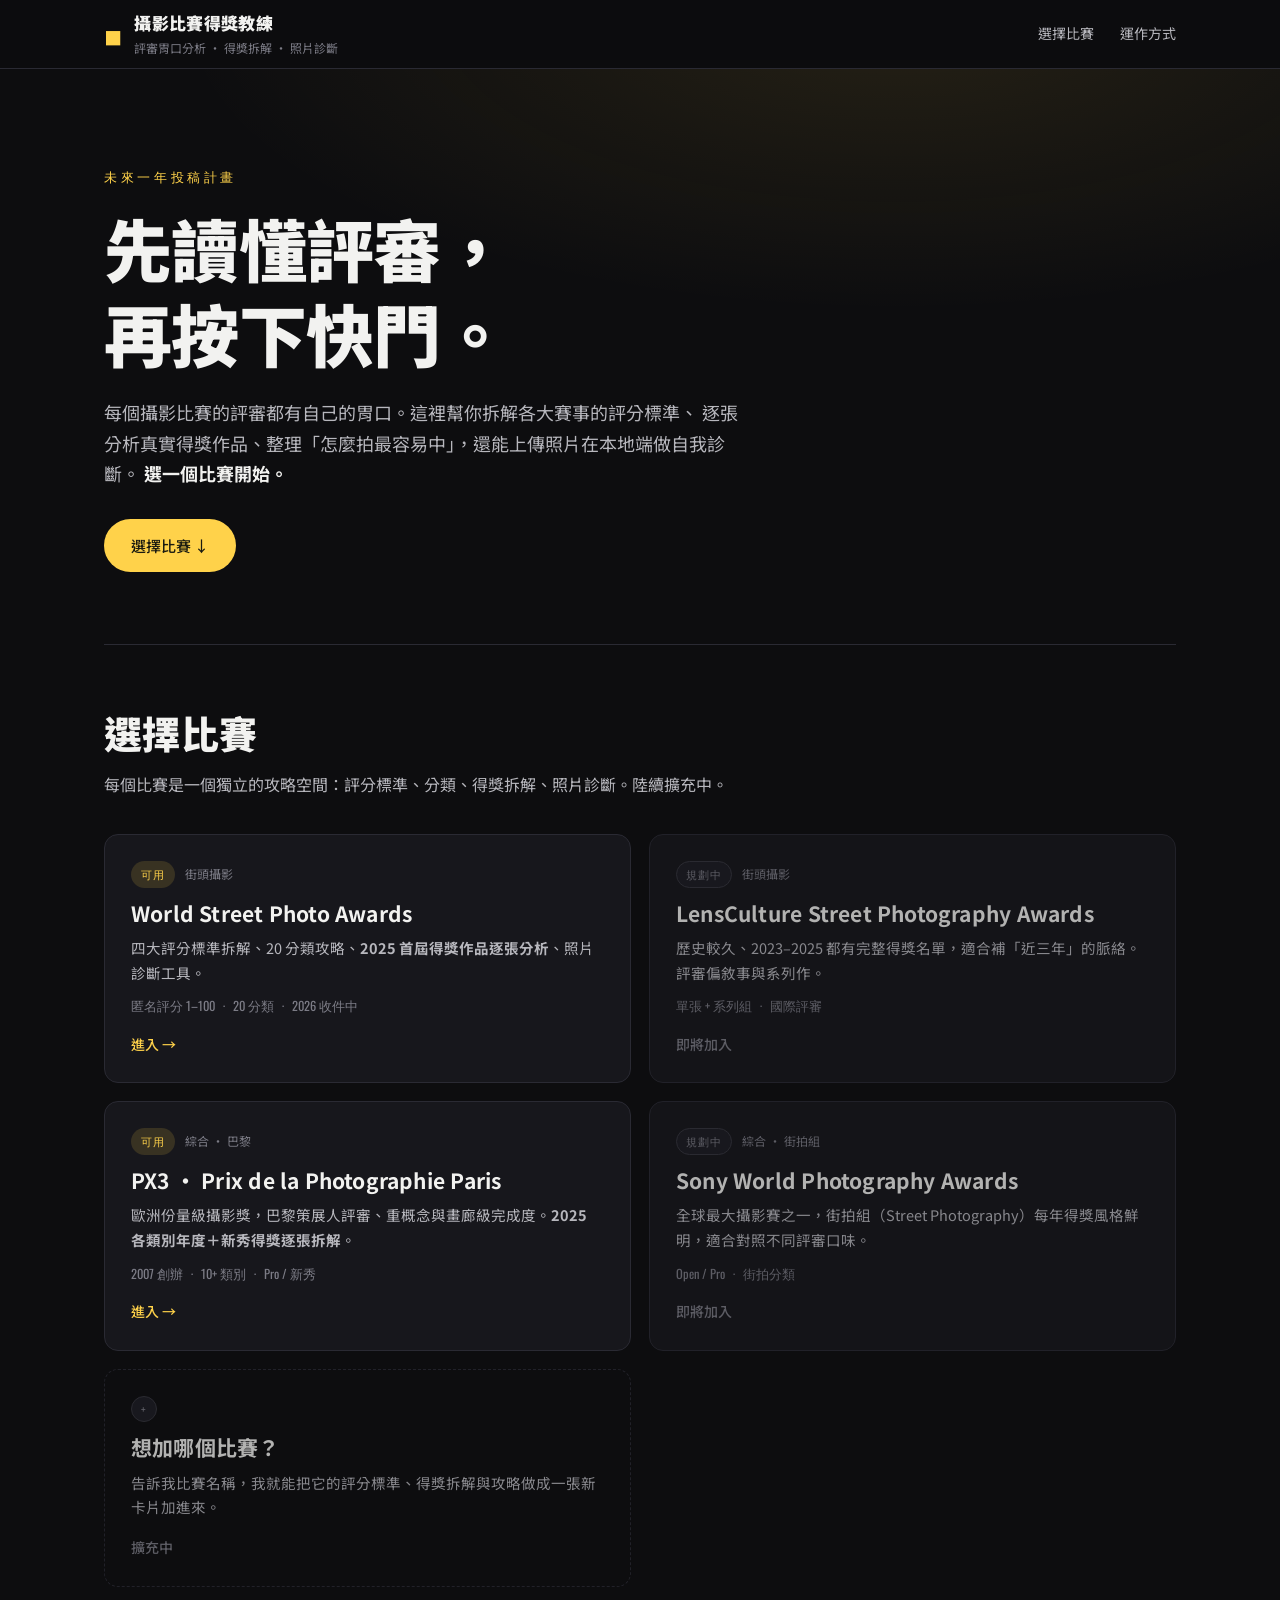
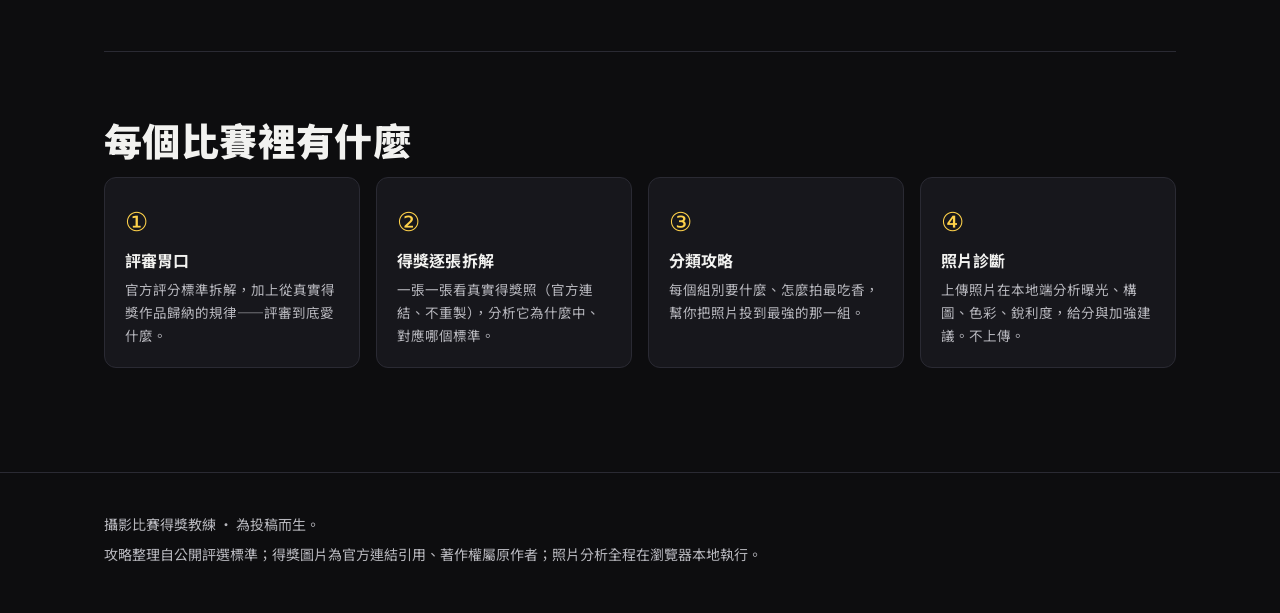
==== commit 9fa8b106: "修類別字色 + 區段選單切換 + 新增 PX3 巴黎攝影獎 - 修正類別卡文字變黑（button 未繼承色）→ 指定 var(--ink) - WSPA/PX3 皆改為區段選單：點選單只顯示對應區段，" ====
--- a/index.html
+++ b/index.html
@@ -71,6 +71,17 @@
       <span class="cc-enter muted">即將加入</span>
     </div>
 
+    <a class="contest-card active" href="px3.html">
+      <div class="cc-top">
+        <span class="cc-badge cc-live">可用</span>
+        <span class="cc-cat">綜合 · 巴黎</span>
+      </div>
+      <h3>PX3 · Prix de la Photographie Paris</h3>
+      <p>歐洲份量級攝影獎，巴黎策展人評審、重概念與畫廊級完成度。<b>2025 各類別年度＋新秀得獎逐張拆解</b>。</p>
+      <div class="cc-meta"><span>2007 創辦</span><span>·</span><span>10+ 類別</span><span>·</span><span>Pro / 新秀</span></div>
+      <span class="cc-enter">進入 →</span>
+    </a>
+
     <div class="contest-card soon">
       <div class="cc-top">
         <span class="cc-badge">規劃中</span>
--- a/style.css
+++ b/style.css
@@ -204,6 +204,65 @@
 .winner-read b{color:var(--ink)} .winner-why b{color:var(--good)}
 .disclaimer a{color:var(--accent)}
 
+/* view menu (section switcher) */
+.view-menu{position:sticky;top:68px;z-index:40;display:flex;gap:6px;flex-wrap:wrap;
+  background:rgba(13,13,15,.9);backdrop-filter:blur(10px);border-bottom:1px solid var(--line);
+  padding:12px 0;margin-bottom:8px}
+.view-menu button{background:var(--panel);color:var(--ink-2);border:1px solid var(--line);
+  border-radius:999px;padding:9px 18px;font:500 14px/1 'Noto Sans TC',sans-serif;cursor:pointer;transition:.15s}
+.view-menu button:hover{border-color:var(--line-2);color:var(--ink)}
+.view-menu button.active{background:var(--accent);color:var(--accent-ink);border-color:transparent}
+.view{padding-top:12px}
+
+/* category browser */
+.catb-grid{display:grid;grid-template-columns:repeat(5,1fr);gap:10px;margin-bottom:24px}
+.catb-card{background:var(--panel);border:1px solid var(--line);border-radius:12px;padding:14px 10px;
+  cursor:pointer;text-align:center;transition:.15s;display:flex;flex-direction:column;gap:3px;align-items:center;
+  color:var(--ink);font-family:inherit}
+.catb-card:hover{border-color:var(--line-2);transform:translateY(-2px);background:var(--panel-2)}
+.catb-card.active{border-color:var(--accent);background:var(--panel-2);box-shadow:0 0 0 1px var(--accent) inset}
+.catb-ico{font-size:24px}
+.catb-name{font-weight:700;font-size:14px}
+.catb-en{font-size:10px;color:var(--ink-3);font-family:var(--mono);letter-spacing:.06em;text-transform:uppercase}
+.catb-count{font-size:10.5px;color:var(--ink-3);margin-top:2px}
+
+.cat-detail{background:var(--panel);border:1px solid var(--line-2);border-radius:var(--radius);
+  padding:24px;margin-bottom:18px}
+.cat-detail-head{display:flex;gap:14px;align-items:flex-start;border-bottom:1px solid var(--line);
+  padding-bottom:16px;margin-bottom:18px}
+.cd-ico{font-size:34px;line-height:1}
+.cat-detail-head h3{font-size:22px;margin:0 0 6px}
+.cd-en{font-size:12px;color:var(--ink-3);font-family:var(--mono);letter-spacing:.1em;text-transform:uppercase;font-weight:400}
+.cd-tip{font-size:14px;color:var(--ink-2);margin:0}
+.cd-tip b{color:var(--accent);font-weight:500}
+
+.win-list{display:flex;flex-direction:column;gap:16px}
+.win-row{display:grid;grid-template-columns:200px 1fr;gap:18px;align-items:start}
+.win-thumb{position:relative;display:block;background:#000;border-radius:10px;overflow:hidden;
+  aspect-ratio:3/2;line-height:0}
+.win-thumb img{width:100%;height:100%;object-fit:cover;display:block;transition:.25s}
+.win-thumb:hover img{opacity:.82}
+.win-medal{position:absolute;top:8px;left:8px;font-size:18px;z-index:1;
+  background:rgba(0,0,0,.6);border-radius:50%;width:30px;height:30px;display:flex;align-items:center;justify-content:center}
+.win-info{padding-top:2px}
+.win-titleline{display:flex;align-items:baseline;gap:10px;flex-wrap:wrap}
+.win-titleline h4{font-size:17px;margin:0}
+.win-also{font-size:11.5px;color:var(--accent);background:rgba(255,210,74,.1);padding:2px 8px;border-radius:6px}
+.win-rk{font-size:11.5px;color:var(--ink-3);border:1px solid var(--line-2);padding:2px 8px;border-radius:6px}
+
+/* px3 hero */
+.px3-hero{display:grid;grid-template-columns:1fr 1fr;gap:16px}
+.px3-hero-card{display:flex;gap:14px;background:var(--panel);border:1px solid var(--line);
+  border-radius:12px;overflow:hidden;transition:.16s}
+.px3-hero-card:hover{border-color:var(--accent);transform:translateY(-2px)}
+.px3-hero-card img{width:140px;height:120px;object-fit:cover;flex:none;background:#000}
+.px3-hero-body{padding:12px 12px 12px 0;display:flex;flex-direction:column;gap:3px;justify-content:center}
+.px3-hero-label{font-size:11px;font-family:var(--mono);letter-spacing:.1em;text-transform:uppercase;color:var(--accent)}
+.px3-hero-body strong{font-size:16px}
+.px3-hero-meta{font-size:12.5px;color:var(--ink-3)}
+.win-author{font-size:13px;color:var(--ink-3);margin:3px 0 8px}
+.win-note{font-size:14px;color:var(--ink-2);margin:0;line-height:1.7}
+
 /* footer */
 .site-footer{border-top:1px solid var(--line);padding:40px 0;margin-top:40px}
 .site-footer a{color:var(--accent)}
@@ -214,6 +273,9 @@
   .contest-grid{grid-template-columns:1fr}
   .how-grid{grid-template-columns:1fr 1fr}
   .winners-grid{grid-template-columns:1fr}
+  .catb-grid{grid-template-columns:repeat(3,1fr)}
+  .win-row{grid-template-columns:140px 1fr;gap:12px}
+  .px3-hero{grid-template-columns:1fr}
   .criteria-grid{grid-template-columns:1fr 1fr}
   .cat-grid{grid-template-columns:1fr 1fr}
   .cat-chip.open{grid-column:span 2}
